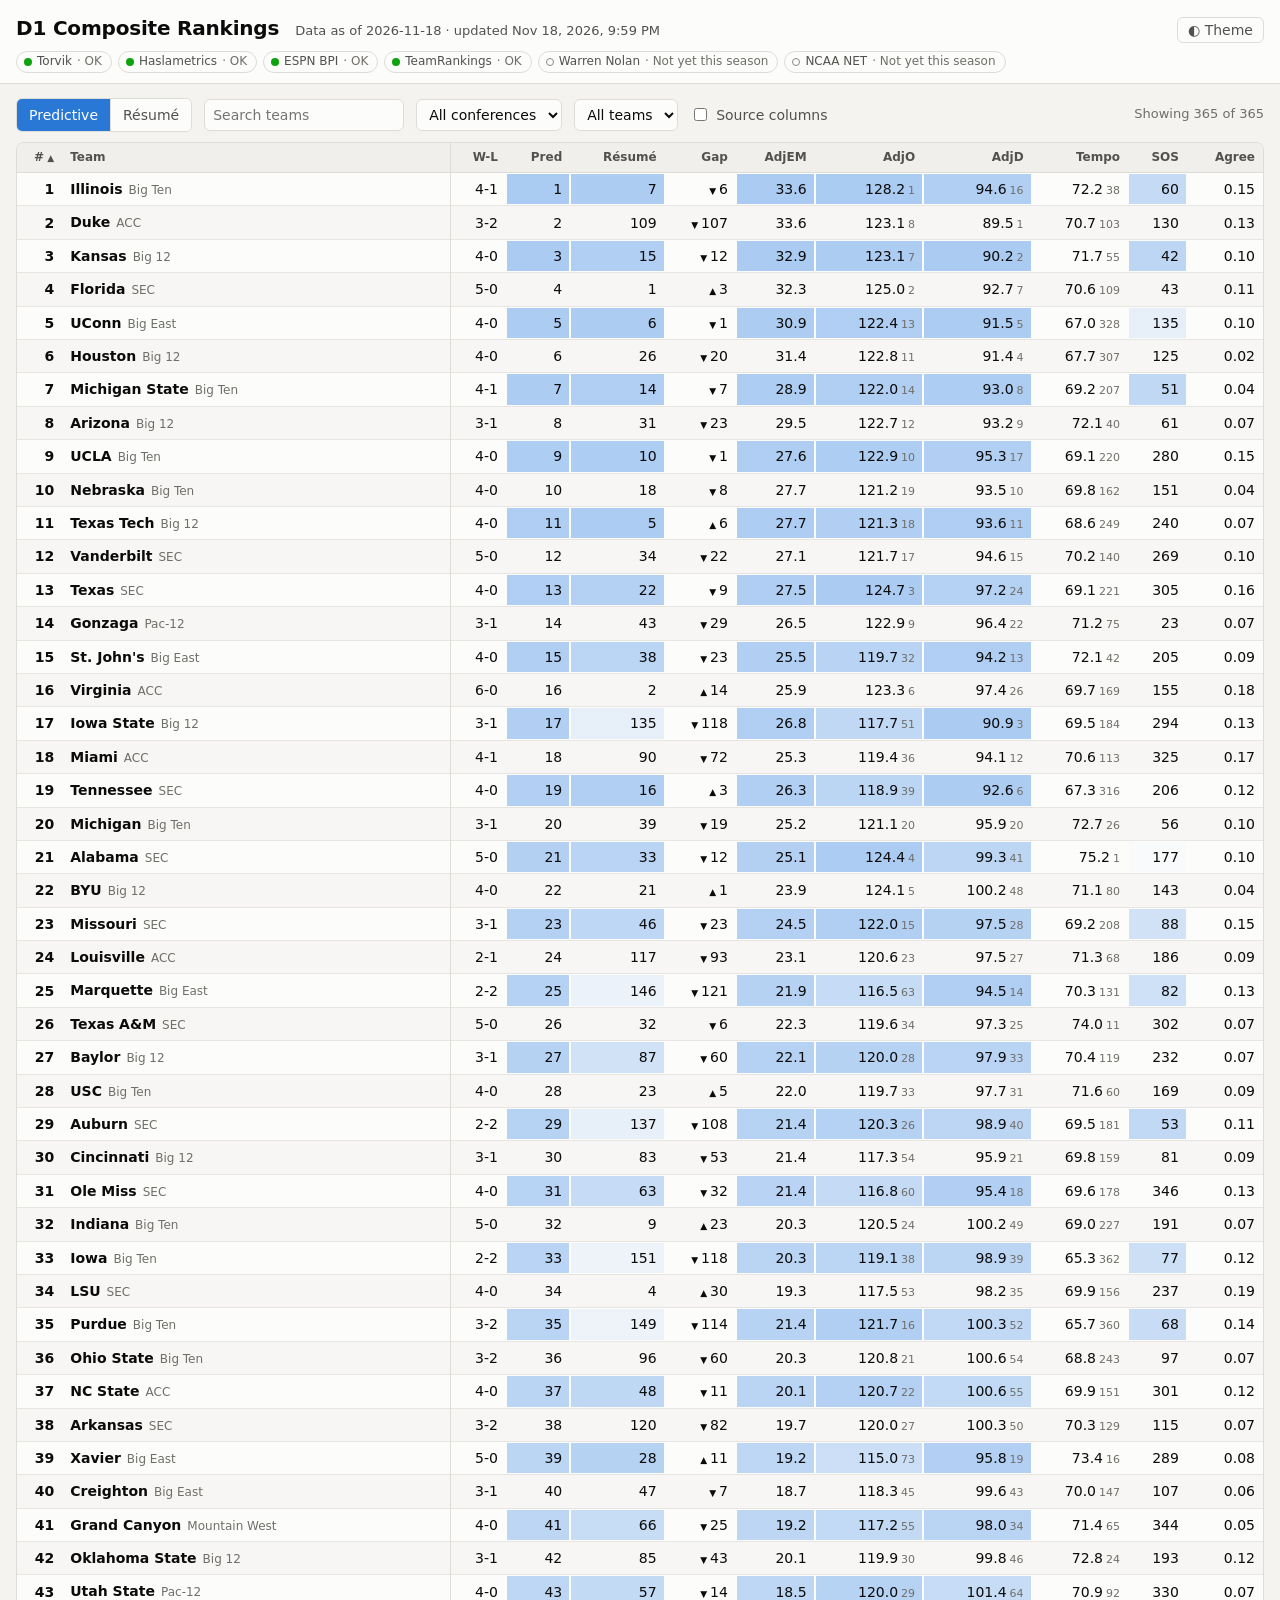
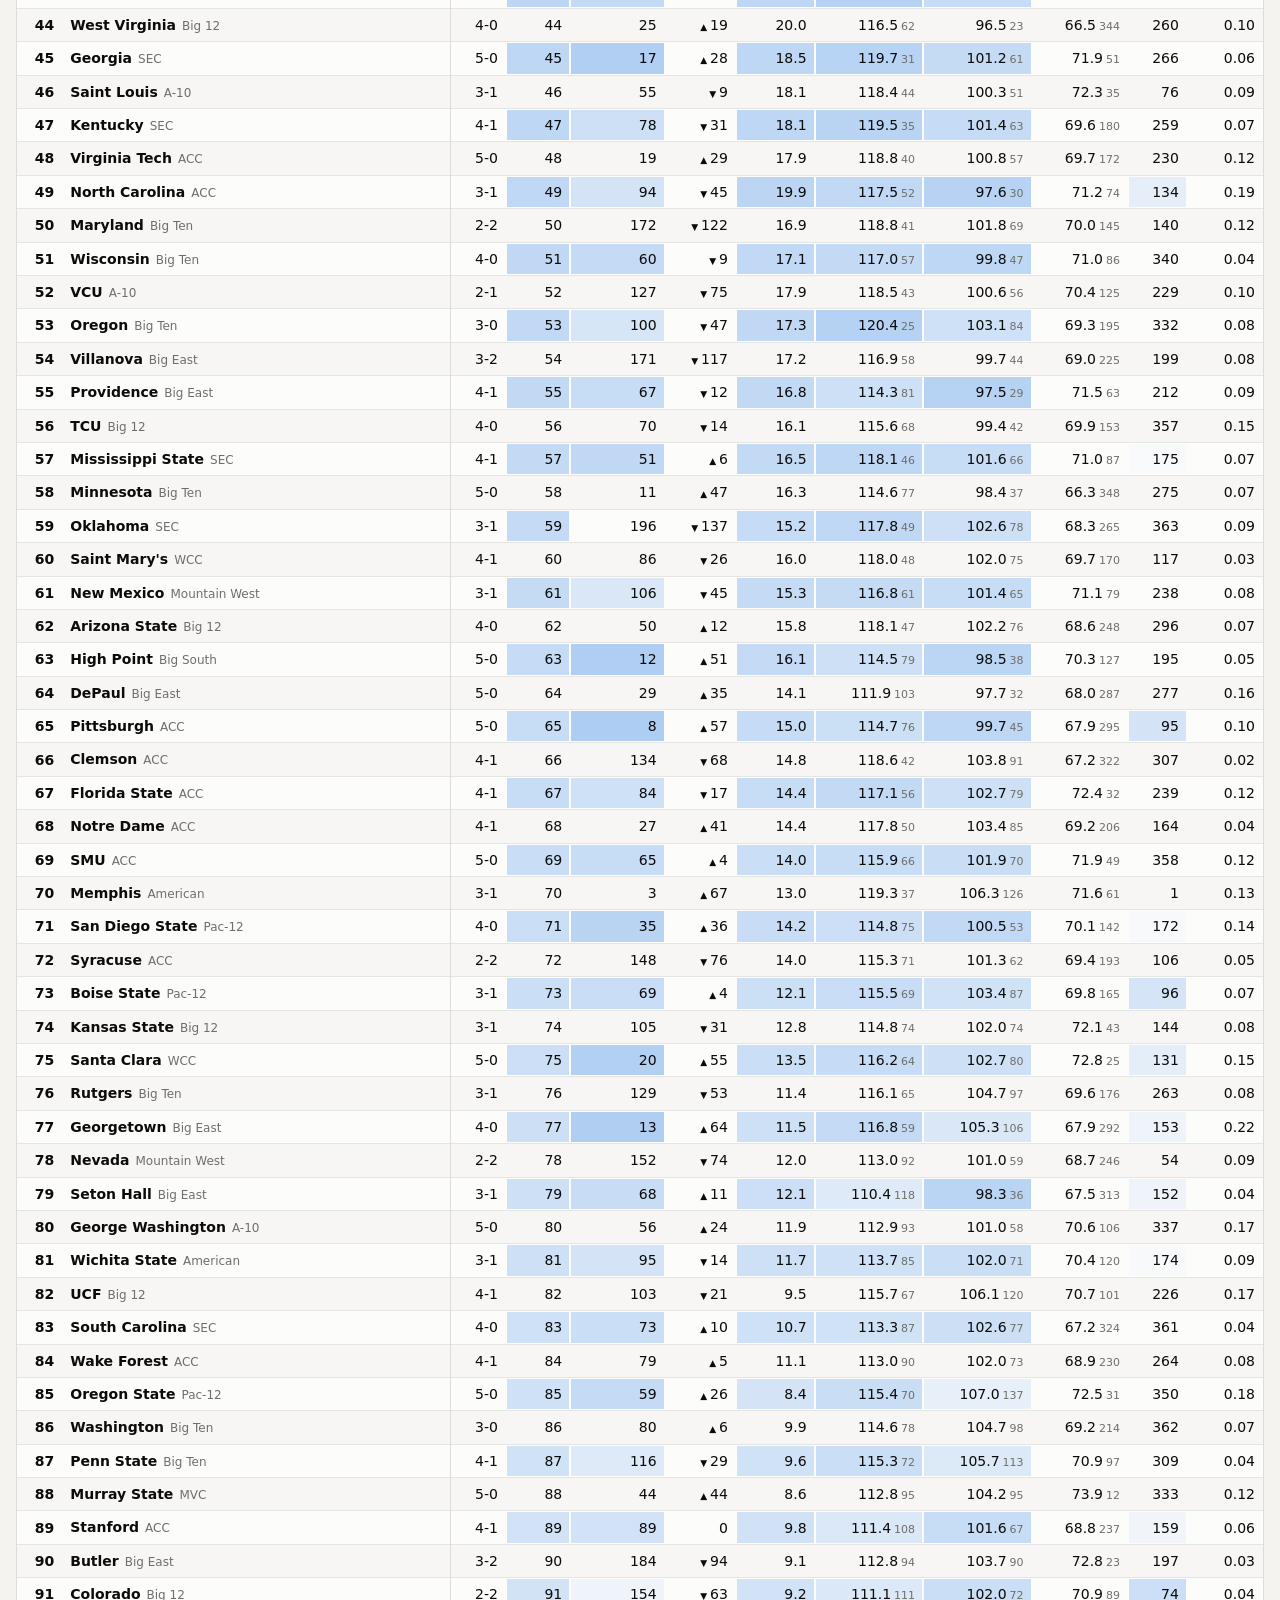
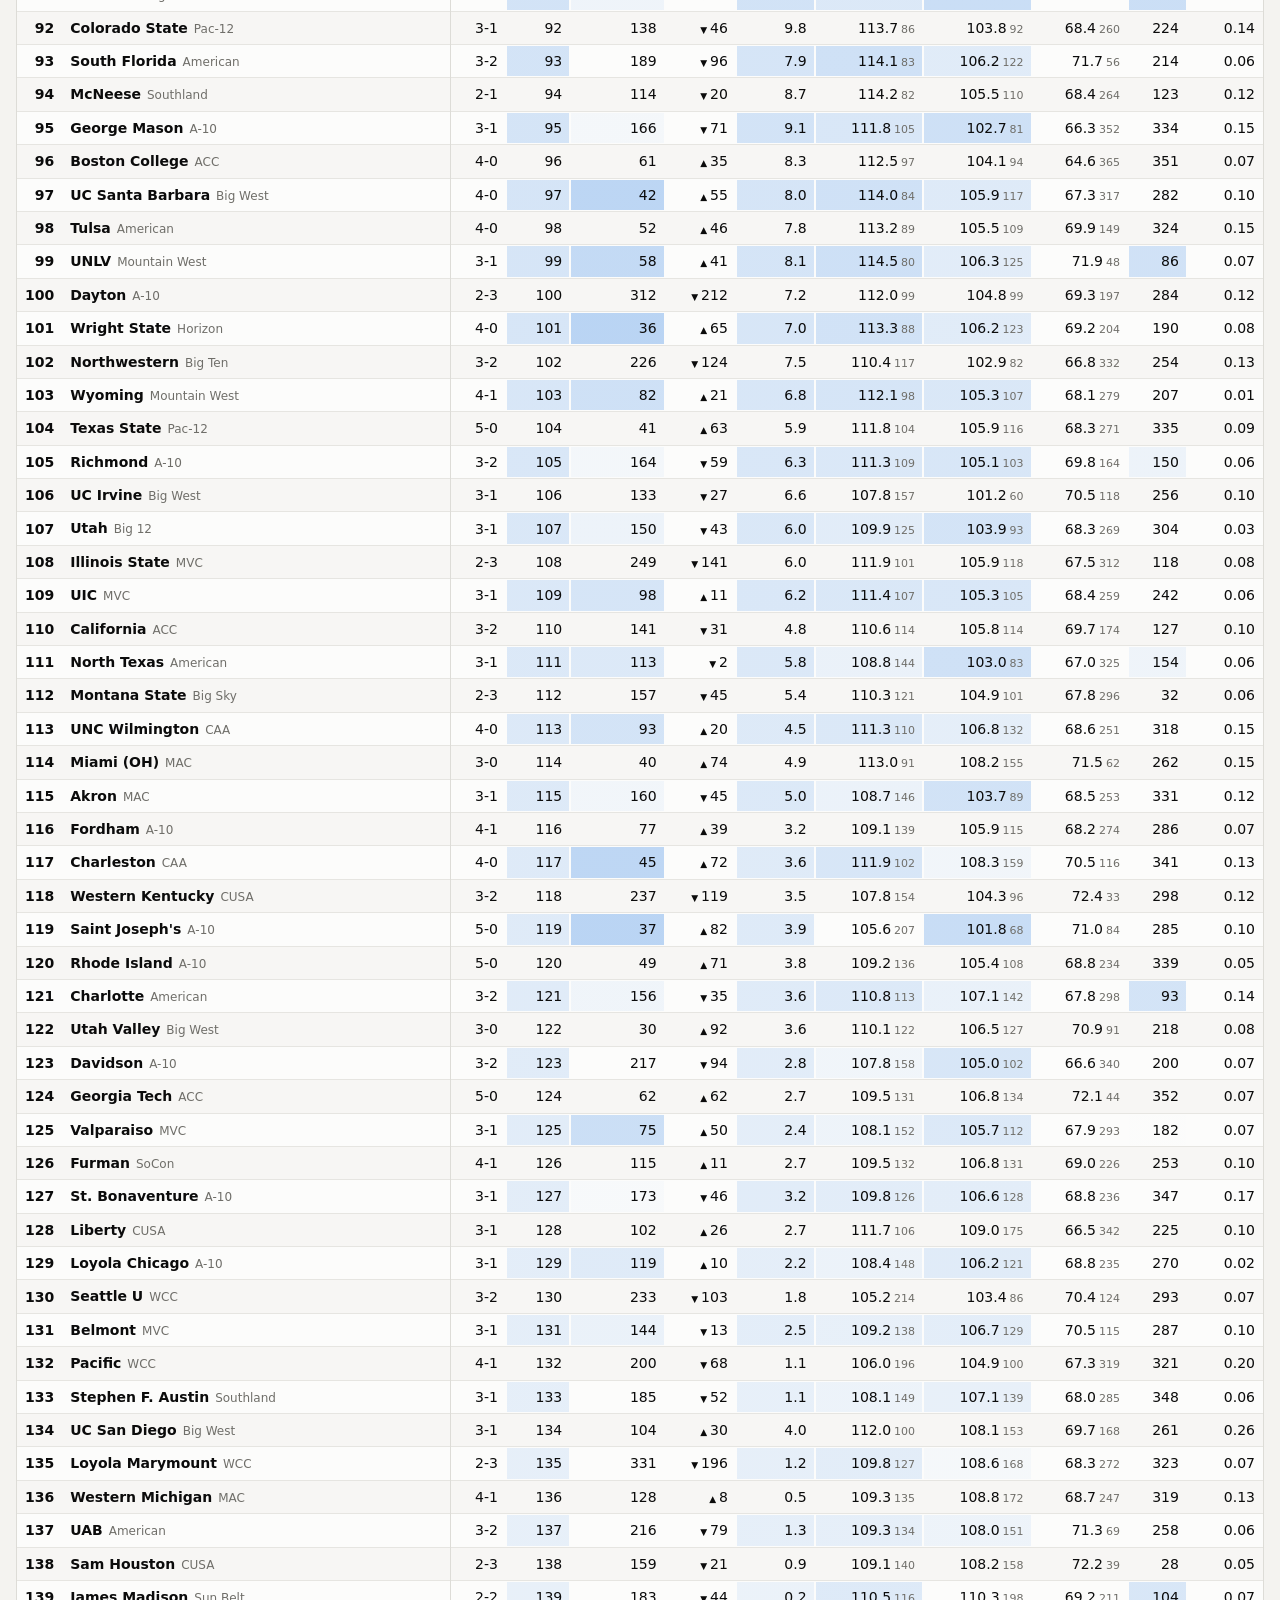
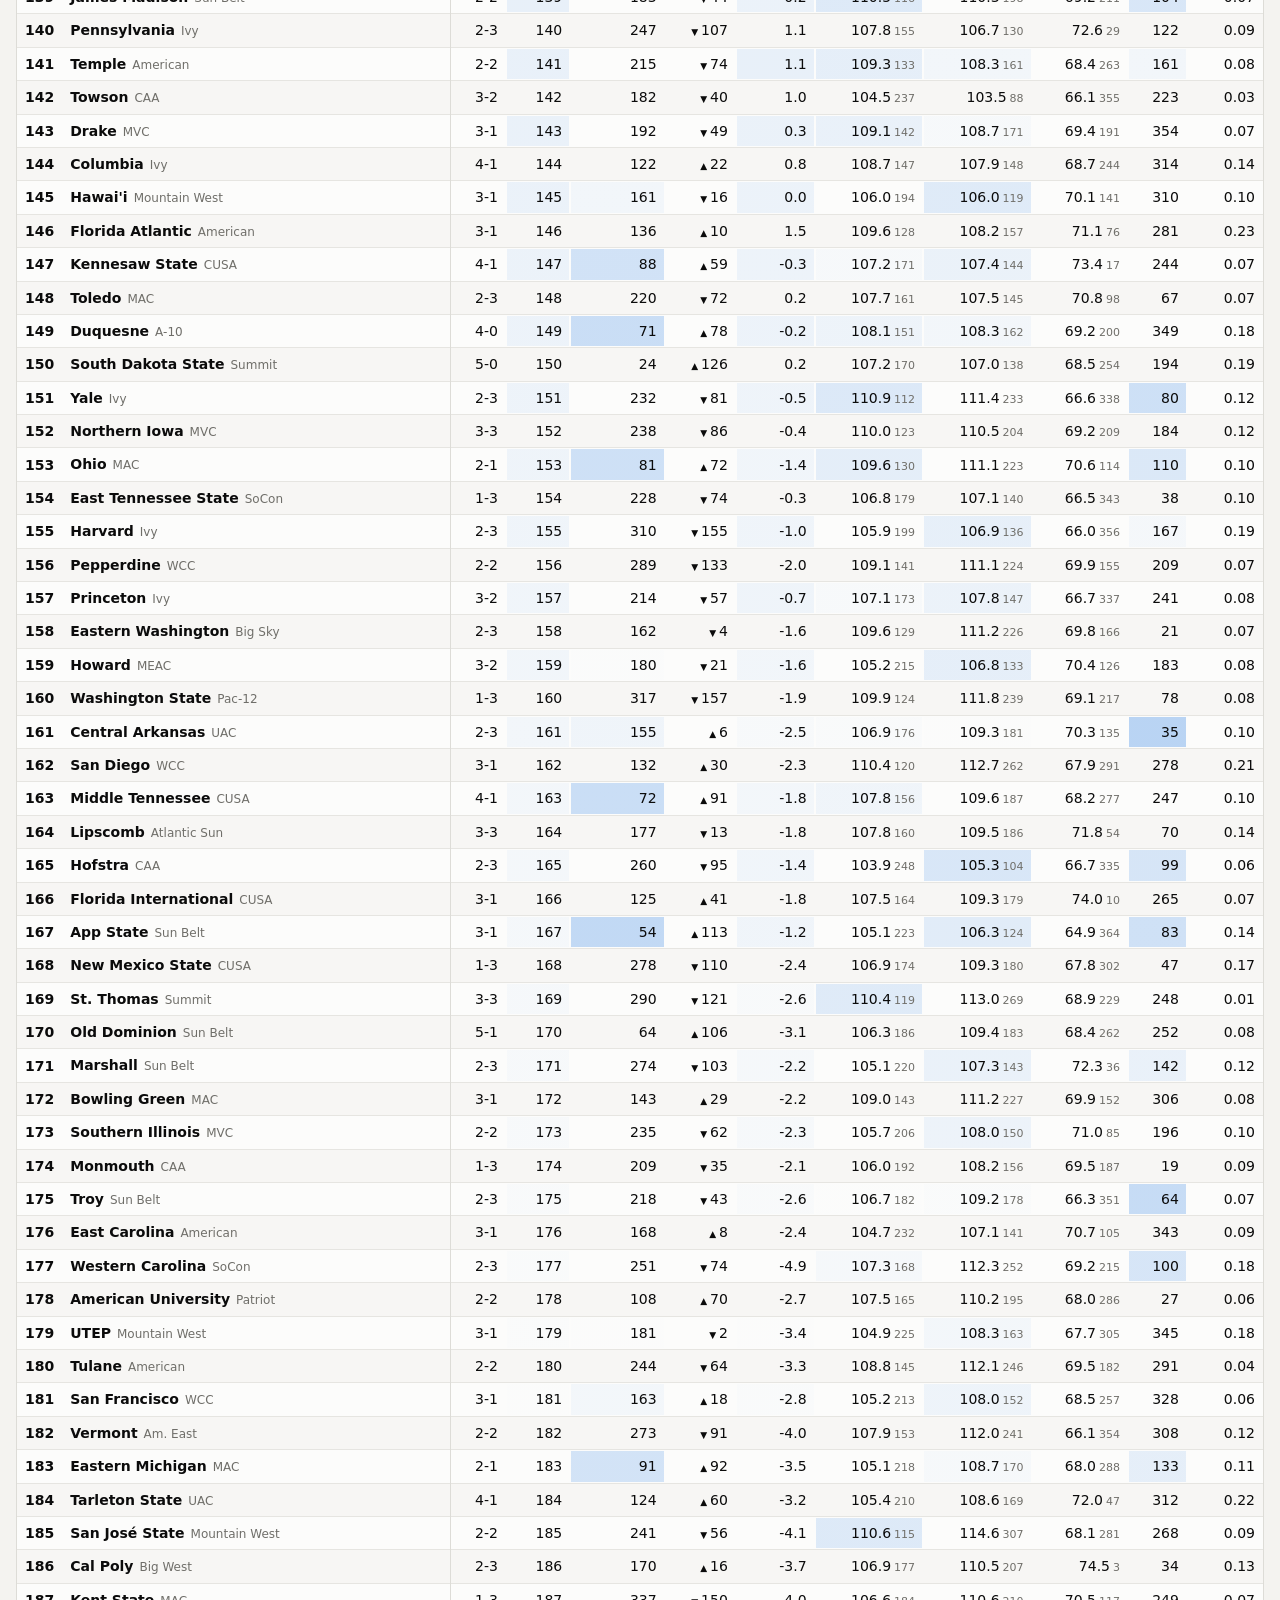
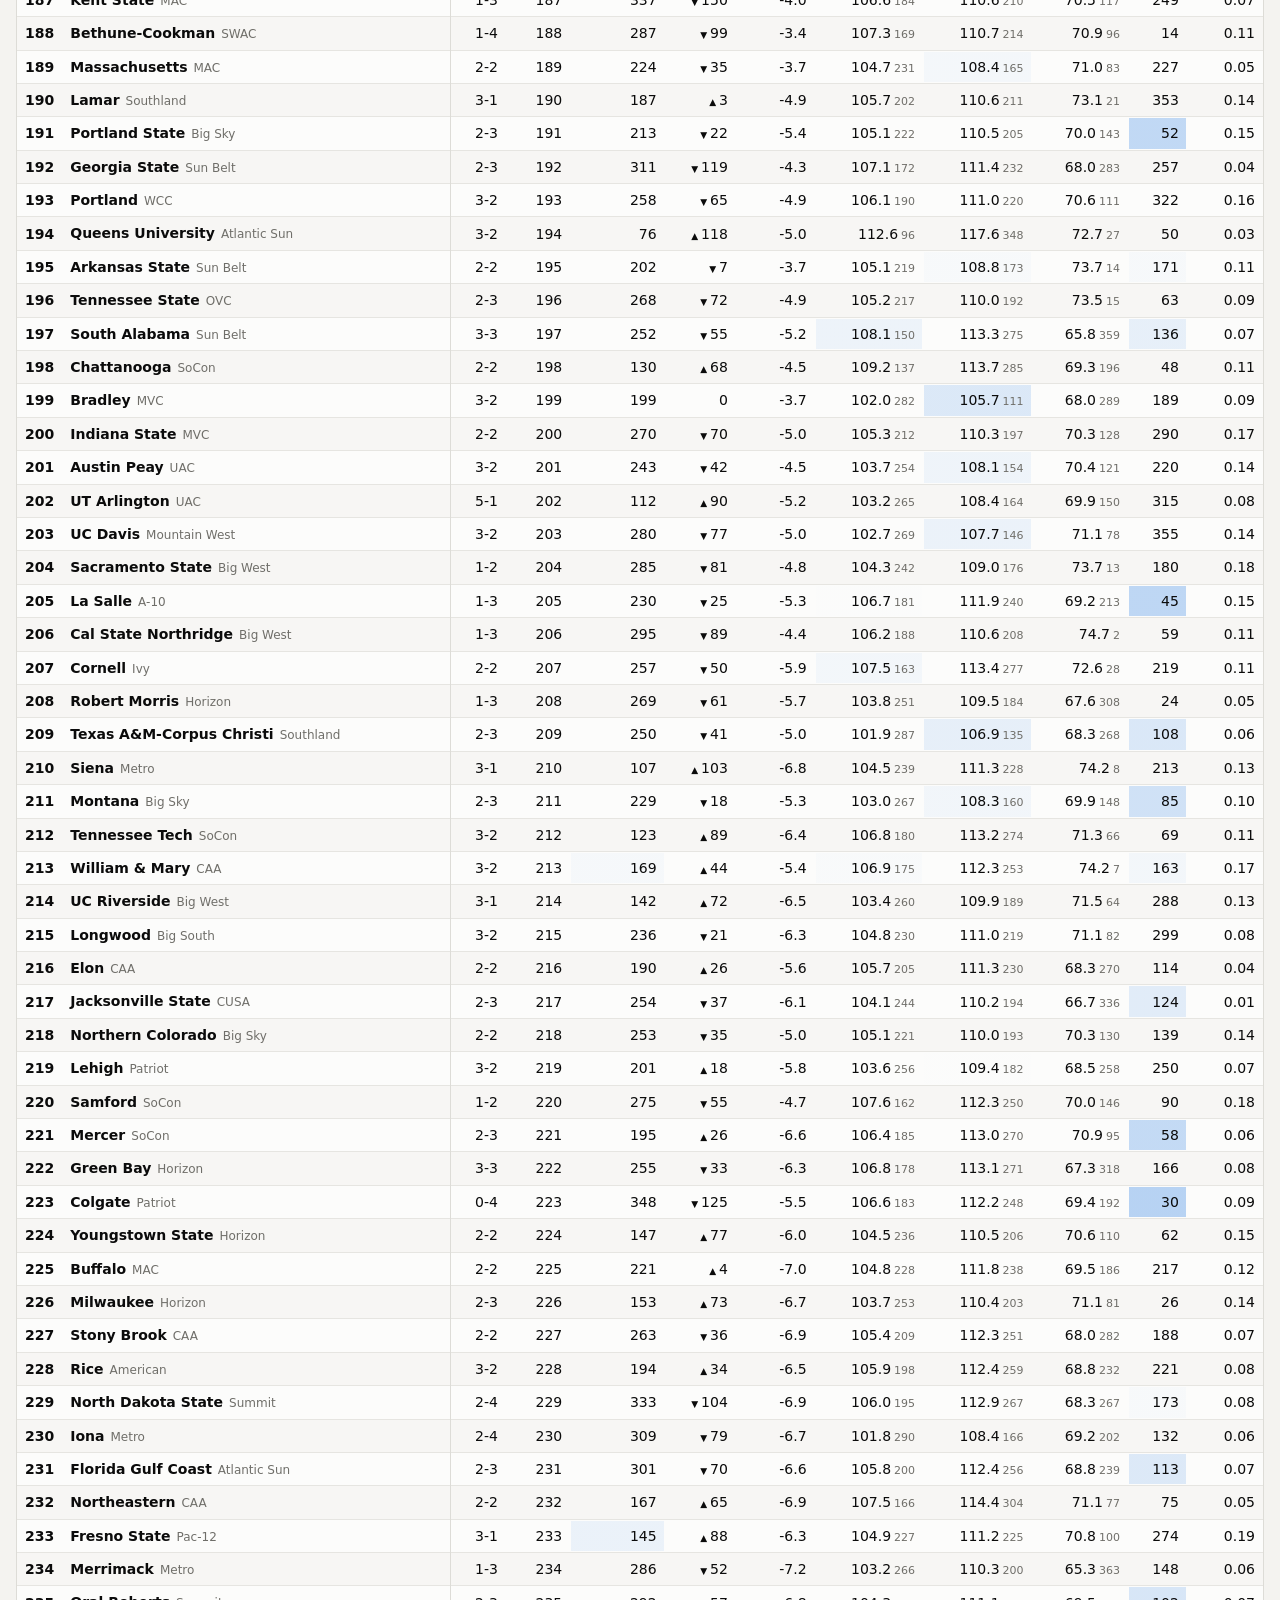
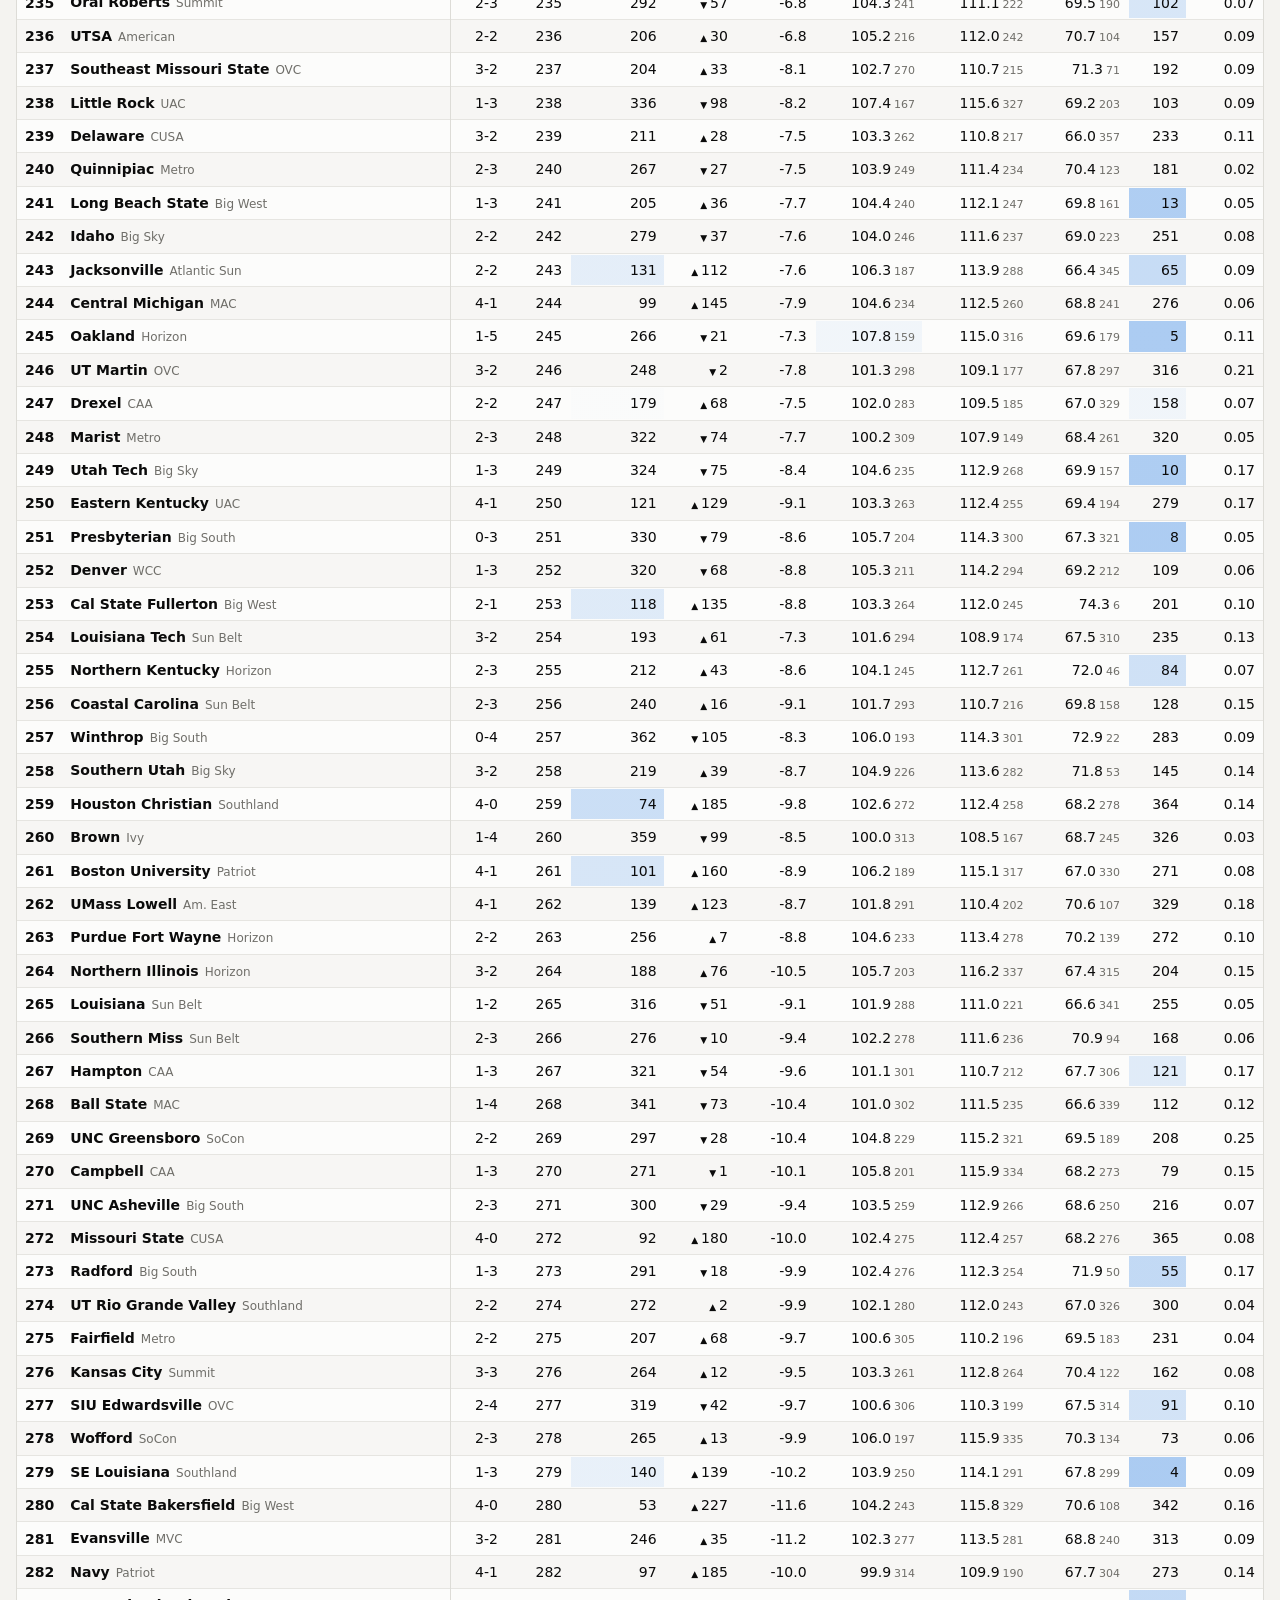
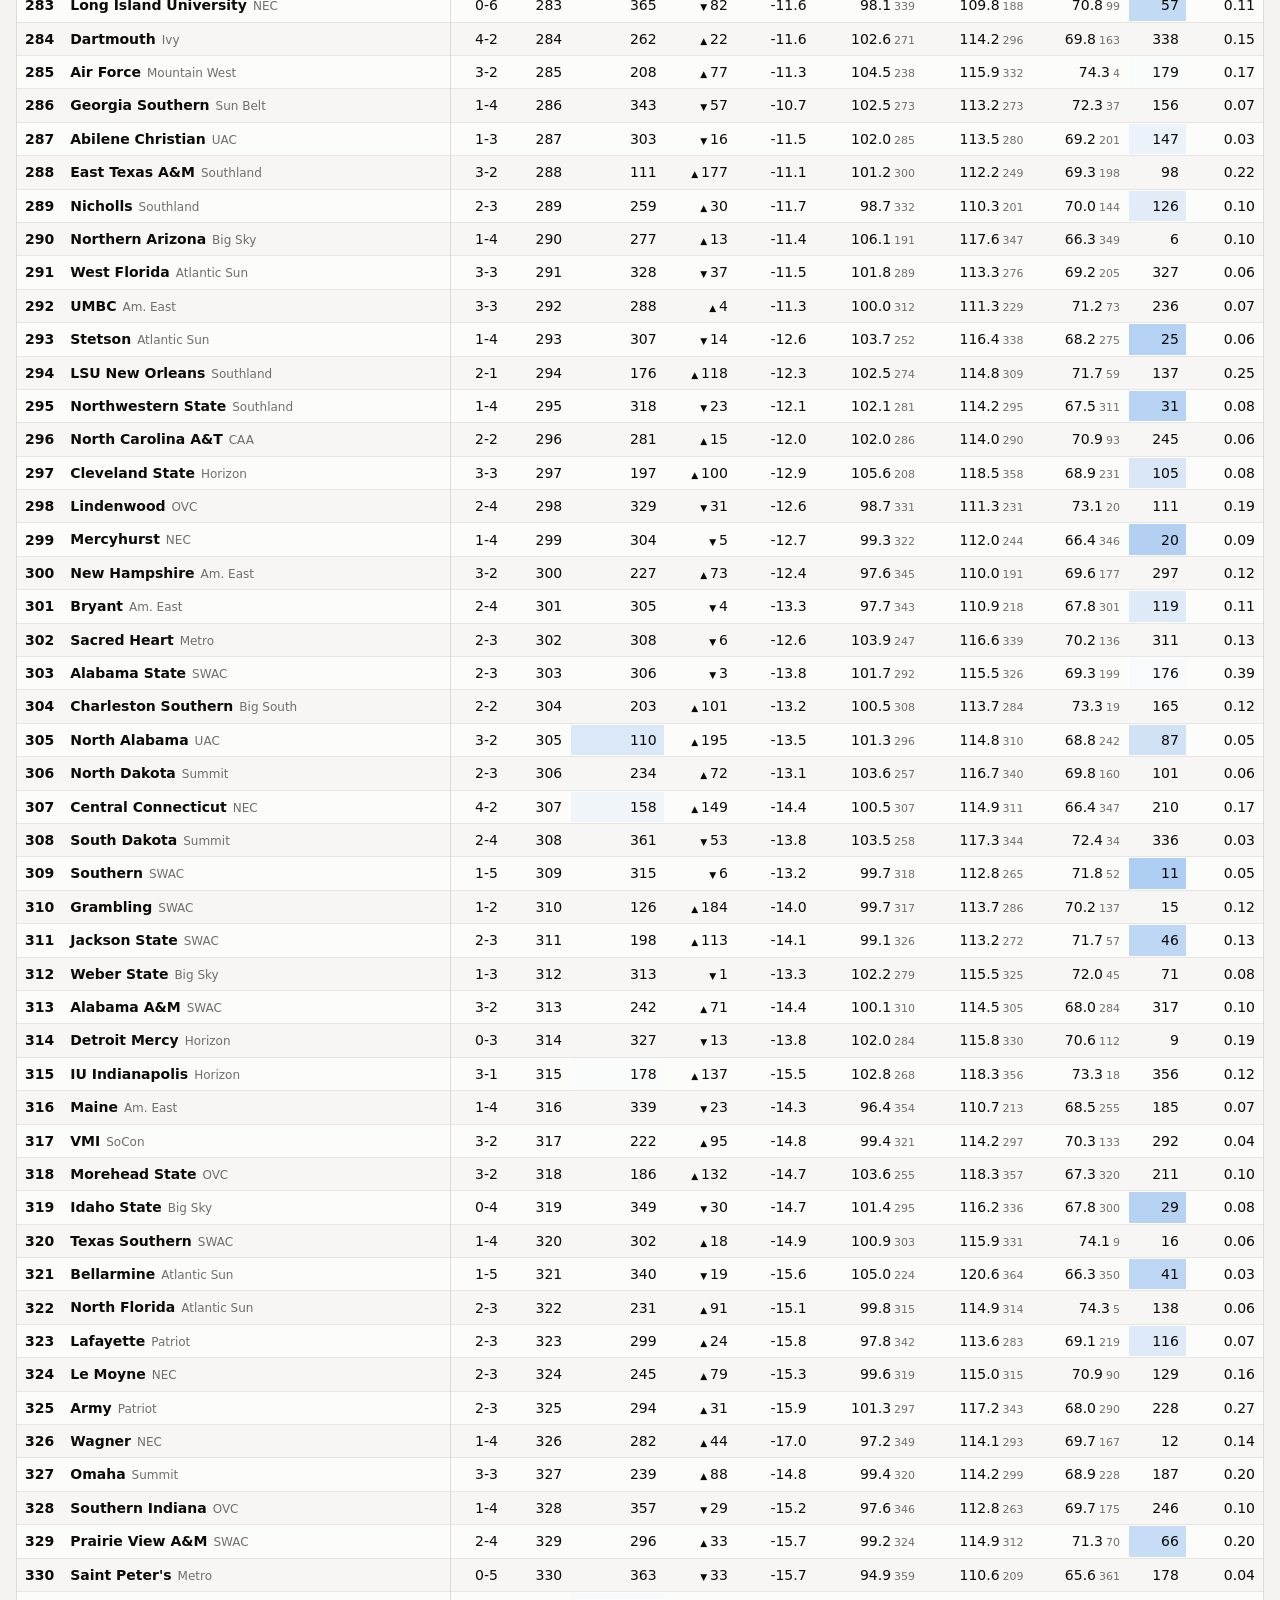
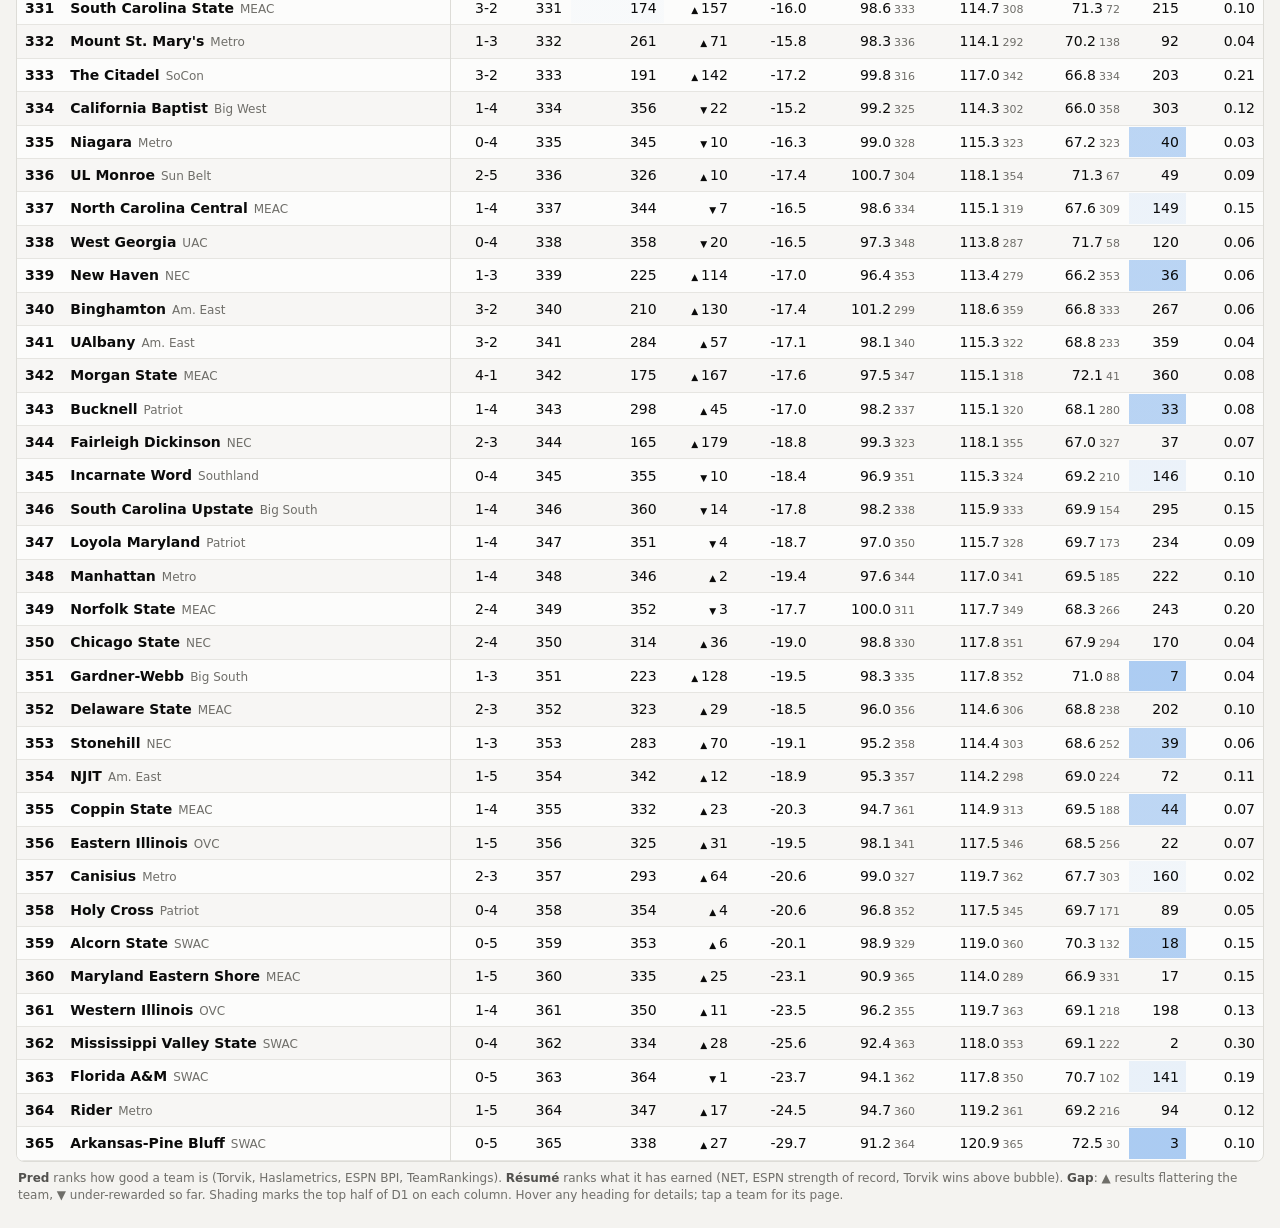
==== site/index.html @ 10ebc359 "Phase 3: static dashboard for GitHub Pages - rankings table: Predictive/Resume toggle, sort by any c" ====
<!doctype html>
<html lang="en">
<head>
  <meta charset="utf-8">
  <meta name="viewport" content="width=device-width, initial-scale=1">
  <title>D1 Composite Rankings</title>
  <meta name="description" content="Composite NCAA D1 men's basketball rankings built from free public rating systems.">
  <link rel="icon" href="data:image/svg+xml,<svg xmlns='http://www.w3.org/2000/svg' viewBox='0 0 32 32'><circle cx='16' cy='16' r='14' fill='%23eb6834'/><path d='M2 16h28M16 2v28M6 6c6 6 6 14 0 20M26 6c-6 6-6 14 0 20' stroke='%23111' stroke-width='2' fill='none'/></svg>">
  <link rel="stylesheet" href="styles.css">
  <script>
    try { const t = localStorage.getItem("theme"); if (t) document.documentElement.dataset.theme = t; } catch (e) {}
  </script>
</head>
<body>
  <header class="top">
    <div class="wrap">
      <div class="top-row">
        <h1><a href="#/">D1 Composite Rankings</a></h1>
        <span class="updated" id="updated">Loading…</span>
        <button class="theme-toggle" id="theme-toggle" type="button" aria-label="Toggle dark mode">◐ Theme</button>
      </div>
      <details class="sources-box" id="sources-box">
        <summary id="sources-summary">Sources</summary>
        <div class="badges" id="badges" aria-label="Source status"></div>
      </details>
    </div>
  </header>
  <main class="wrap" id="app"><p class="empty">Loading rankings…</p></main>
  <div class="tooltip" id="tooltip" role="tooltip"></div>
  <script src="app.js"></script>
</body>
</html>
---- site/styles.css ----
/* ---------- tokens ---------- */
:root {
  color-scheme: light;
  --surface-0: #f4f3f0;
  --surface-1: #fcfcfb;
  --surface-2: #f0efec;
  --border: #dddcd7;
  --text-primary: #0b0b0b;
  --text-secondary: #52514e;
  --text-muted: #6f6e69;
  --accent: #2a78d6;
  --series-1: #2a78d6;   /* predictive */
  --series-2: #eb6834;   /* résumé */
  --heat: #3987e5;       /* sequential blue, shaded by percentile */
  --heat-max: 42%;
  --good: #0ca30c;
  --warning: #fab219;
  --critical: #d03b3b;
  --neutral: #8a8984;
  --grid: #e6e5e1;
  --tooltip-bg: #0b0b0b;
  --tooltip-text: #fcfcfb;
}
@media (prefers-color-scheme: dark) {
  :root:not([data-theme="light"]) {
    color-scheme: dark;
    --surface-0: #121211;
    --surface-1: #1a1a19;
    --surface-2: #242422;
    --border: #383835;
    --text-primary: #f0efec;
    --text-secondary: #c3c2b7;
    --text-muted: #9a9991;
    --accent: #3987e5;
    --series-1: #3987e5;
    --series-2: #d95926;
    --heat: #2a78d6;
    --heat-max: 55%;
    --grid: #2c2c2a;
    --tooltip-bg: #f0efec;
    --tooltip-text: #1a1a19;
  }
}
:root[data-theme="dark"] {
  color-scheme: dark;
  --surface-0: #121211;
  --surface-1: #1a1a19;
  --surface-2: #242422;
  --border: #383835;
  --text-primary: #f0efec;
  --text-secondary: #c3c2b7;
  --text-muted: #9a9991;
  --accent: #3987e5;
  --series-1: #3987e5;
  --series-2: #d95926;
  --heat: #2a78d6;
  --heat-max: 55%;
  --grid: #2c2c2a;
  --tooltip-bg: #f0efec;
  --tooltip-text: #1a1a19;
}

/* ---------- base ---------- */
* { box-sizing: border-box; }
html { -webkit-text-size-adjust: 100%; }
body {
  margin: 0;
  background: var(--surface-0);
  color: var(--text-primary);
  font: 14px/1.45 system-ui, -apple-system, "Segoe UI", Roboto, sans-serif;
  font-variant-numeric: tabular-nums;
}
a { color: var(--accent); text-decoration: none; }
a:hover { text-decoration: underline; }
button, select, input { font: inherit; color: inherit; }
.wrap { max-width: 1280px; margin: 0 auto; padding: 0 16px; }

/* ---------- header ---------- */
header.top {
  background: var(--surface-1);
  border-bottom: 1px solid var(--border);
  padding: 14px 0 10px;
}
.top-row { display: flex; flex-wrap: wrap; align-items: baseline; gap: 6px 16px; }
.top h1 { font-size: 20px; margin: 0; letter-spacing: -0.01em; }
.top h1 a { color: inherit; }
.updated { color: var(--text-secondary); font-size: 13px; order: 3; flex-basis: 100%; }
@media (min-width: 720px) { .updated { order: 0; flex-basis: auto; } }
.theme-toggle {
  margin-left: auto; background: none; border: 1px solid var(--border);
  border-radius: 6px; padding: 2px 10px; cursor: pointer; color: var(--text-secondary);
}
.sources-box { margin-top: 8px; }
.sources-box summary {
  cursor: pointer; color: var(--text-secondary); font-size: 13px; list-style-position: inside;
}
.sources-box[open] summary { margin-bottom: 6px; }
@media (min-width: 720px) { .sources-box summary { display: none; } }
.badges { display: flex; flex-wrap: wrap; gap: 6px; }
.badge {
  display: inline-flex; align-items: center; gap: 5px;
  border: 1px solid var(--border); border-radius: 999px;
  padding: 1px 9px 1px 7px; font-size: 12px; color: var(--text-secondary);
  background: var(--surface-1);
}
.badge .dot { width: 8px; height: 8px; border-radius: 50%; flex: none; }
.badge[data-status="ok"] .dot { background: var(--good); }
.badge[data-status="stale"] .dot { background: var(--warning); }
.badge[data-status="failed"] .dot { background: var(--critical); }
.badge[data-status="not_current"] .dot { background: transparent; border: 1.5px solid var(--neutral); }

/* ---------- controls ---------- */
.controls {
  display: flex; flex-wrap: wrap; gap: 8px 12px; align-items: center;
  margin: 14px 0 10px;
}
.controls input[type="search"], .controls select {
  background: var(--surface-1); border: 1px solid var(--border); border-radius: 6px;
  padding: 5px 8px; min-height: 32px;
}
.controls input[type="search"] { width: 200px; max-width: 100%; }
.seg { display: inline-flex; border: 1px solid var(--border); border-radius: 6px; overflow: hidden; }
.seg button {
  background: var(--surface-1); border: 0; padding: 5px 12px; cursor: pointer;
  color: var(--text-secondary); min-height: 32px;
}
.seg button + button { border-left: 1px solid var(--border); }
.seg button[aria-pressed="true"] { background: var(--accent); color: #fff; }
.check { display: inline-flex; align-items: center; gap: 6px; color: var(--text-secondary); cursor: pointer; }
.count { color: var(--text-muted); font-size: 13px; margin-left: auto; }

/* ---------- rankings table ---------- */
.table-wrap {
  background: var(--surface-1); border: 1px solid var(--border); border-radius: 8px;
  overflow-x: auto; max-width: 100%;
}
table.rank { border-collapse: separate; border-spacing: 0; width: 100%; min-width: 760px; }
.rank th, .rank td { padding: 6px 8px; text-align: right; white-space: nowrap; }
.rank thead th {
  position: sticky; top: 0; z-index: 2;
  background: var(--surface-2); color: var(--text-secondary);
  font-weight: 600; font-size: 12px; border-bottom: 1px solid var(--border);
  cursor: pointer; user-select: none;
}
.rank thead th[aria-sort="ascending"]::after { content: " ▲"; font-size: 9px; }
.rank thead th[aria-sort="descending"]::after { content: " ▼"; font-size: 9px; }
.rank thead th.group { cursor: default; text-align: center; font-size: 11px; color: var(--text-muted); }
.rank tbody tr:nth-child(even) td { background: color-mix(in oklab, var(--surface-2) 45%, var(--surface-1)); }
.rank tbody tr:hover td { background: var(--surface-2); }
.rank td { border-bottom: 1px solid var(--grid); }
.rank .l { text-align: left; }
.rank .sticky { position: sticky; left: 0; z-index: 1; background: var(--surface-1); }
.rank thead .sticky { z-index: 3; background: var(--surface-2); }
.rank .sticky2 { position: sticky; left: 44px; z-index: 1; background: var(--surface-1); box-shadow: 1px 0 0 var(--border); }
.rank thead .sticky2 { z-index: 3; background: var(--surface-2); }
.rank tbody tr:nth-child(even) td.sticky, .rank tbody tr:nth-child(even) td.sticky2 {
  background: color-mix(in oklab, var(--surface-2) 45%, var(--surface-1));
}
.rank td.rk { width: 44px; min-width: 44px; font-weight: 600; }
.team-cell a { color: var(--text-primary); font-weight: 600; }
.team-cell .conf { color: var(--text-muted); font-size: 12px; margin-left: 6px; font-weight: 400; }
/* inset fill leaves a 2px surface gap between neighbouring shaded cells */
.rank td.heat {
  background-image: linear-gradient(var(--h), var(--h));
  background-size: calc(100% - 2px) calc(100% - 2px);
  background-position: center; background-repeat: no-repeat;
}
.sub { color: var(--text-muted); font-size: 11px; margin-left: 3px; }
.gap-up::before { content: "▲ "; font-size: 9px; }
.gap-down::before { content: "▼ "; font-size: 9px; }
.src-col { display: none; }
.show-sources .src-col { display: table-cell; }
.muted { color: var(--text-muted); }
.legend-note { color: var(--text-muted); font-size: 12px; margin: 8px 2px 24px; }
.legend-note b { color: var(--text-secondary); font-weight: 600; }

/* ---------- team page ---------- */
.back { display: inline-block; margin: 14px 0 6px; }
.team-head { display: flex; flex-wrap: wrap; align-items: baseline; gap: 4px 14px; margin-bottom: 12px; }
.team-head h2 { margin: 0; font-size: 26px; letter-spacing: -0.01em; }
.team-head .meta { color: var(--text-secondary); }
.tiles { display: grid; grid-template-columns: repeat(auto-fill, minmax(140px, 1fr)); gap: 10px; margin-bottom: 14px; }
.tile { background: var(--surface-1); border: 1px solid var(--border); border-radius: 8px; padding: 10px 12px; }
.tile .label { color: var(--text-secondary); font-size: 12px; }
.tile .value { font-size: 24px; font-weight: 650; line-height: 1.2; }
.tile .note { color: var(--text-muted); font-size: 12px; }
.grid2 { display: grid; grid-template-columns: repeat(auto-fit, minmax(340px, 1fr)); gap: 14px; margin-bottom: 14px; }
.card { background: var(--surface-1); border: 1px solid var(--border); border-radius: 8px; padding: 12px 14px; min-width: 0; }
.card h3 { margin: 0 0 2px; font-size: 15px; }
.card .desc { color: var(--text-muted); font-size: 12px; margin: 0 0 10px; }
table.plain { border-collapse: collapse; width: 100%; }
.plain th, .plain td { padding: 5px 6px; text-align: right; border-bottom: 1px solid var(--grid); white-space: nowrap; }
.plain th { color: var(--text-secondary); font-size: 12px; font-weight: 600; }
.plain .l { text-align: left; }
.plain-wrap { overflow-x: auto; }
svg text { fill: var(--text-secondary); font-size: 11px; font-family: inherit; }
svg .axis { stroke: var(--border); }
svg .gridline { stroke: var(--grid); }
.chart { width: 100%; height: auto; display: block; overflow: visible; }
.chart-legend { display: flex; gap: 14px; font-size: 12px; color: var(--text-secondary); margin-bottom: 4px; }
.chart-legend .key { display: inline-block; width: 14px; height: 2px; vertical-align: middle; margin-right: 5px; border-radius: 2px; }
.empty { color: var(--text-muted); padding: 18px 0; text-align: center; }

/* ---------- tooltip ---------- */
.tooltip {
  position: fixed; pointer-events: none; z-index: 50;
  background: var(--tooltip-bg); color: var(--tooltip-text);
  padding: 6px 9px; border-radius: 6px; font-size: 12px; line-height: 1.4;
  box-shadow: 0 4px 14px rgb(0 0 0 / 0.18); max-width: 260px; display: none;
}

@media (max-width: 600px) {
  .count { margin-left: 0; width: 100%; }
  .rank th, .rank td { padding: 6px 6px; }
  .rank td.rk { width: 36px; min-width: 36px; }
  .rank .sticky2 { left: 36px; }
  .team-cell { max-width: 128px; overflow: hidden; text-overflow: ellipsis; }
  .team-cell .conf { display: none; }
  .tile { padding: 8px 10px; }
  .team-head h2 { font-size: 22px; }
  .tile .value { font-size: 20px; }
}
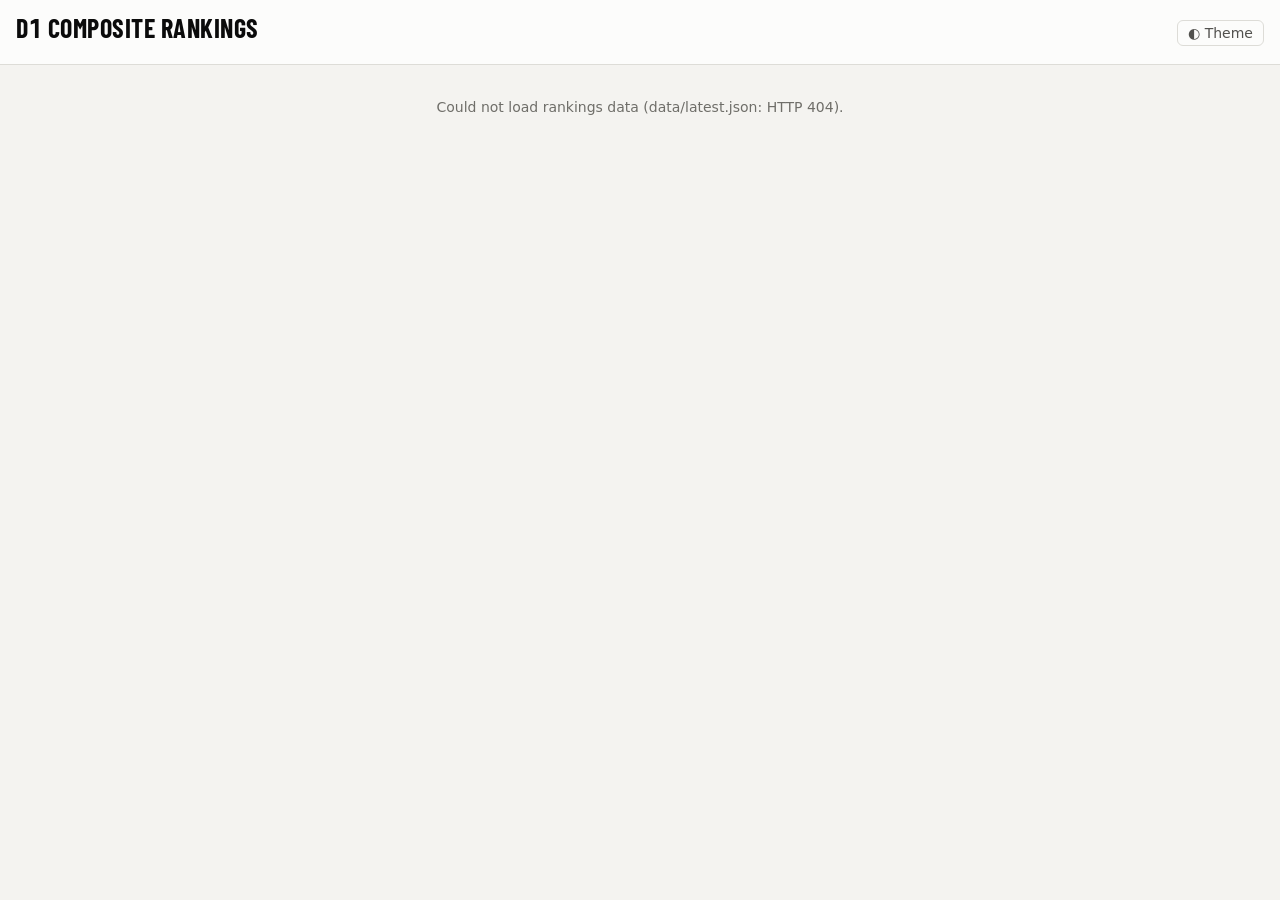
==== commit f74e9080: "Phase A visuals: logos, team colors, display font, top-25/50 landmarks - ESPN team logos in the rank" ====
--- a/site/index.html
+++ b/site/index.html
@@ -6,6 +6,9 @@
   <title>D1 Composite Rankings</title>
   <meta name="description" content="Composite NCAA D1 men's basketball rankings built from free public rating systems.">
   <link rel="icon" href="data:image/svg+xml,<svg xmlns='http://www.w3.org/2000/svg' viewBox='0 0 32 32'><circle cx='16' cy='16' r='14' fill='%23eb6834'/><path d='M2 16h28M16 2v28M6 6c6 6 6 14 0 20M26 6c-6 6-6 14 0 20' stroke='%23111' stroke-width='2' fill='none'/></svg>">
+  <link rel="preconnect" href="https://fonts.googleapis.com">
+  <link rel="preconnect" href="https://fonts.gstatic.com" crossorigin>
+  <link rel="stylesheet" href="https://fonts.googleapis.com/css2?family=Barlow+Condensed:wght@600;700&display=swap">
   <link rel="stylesheet" href="styles.css">
   <script>
     try { const t = localStorage.getItem("theme"); if (t) document.documentElement.dataset.theme = t; } catch (e) {}
--- a/site/styles.css
+++ b/site/styles.css
@@ -10,7 +10,7 @@
   --text-muted: #6f6e69;
   --accent: #2a78d6;
   --series-1: #2a78d6;   /* predictive */
-  --series-2: #eb6834;   /* résumé */
+  --series-2: #eb6834;   /* resume */
   --heat: #3987e5;       /* sequential blue, shaded by percentile */
   --heat-max: 42%;
   --good: #0ca30c;
@@ -20,6 +20,7 @@
   --grid: #e6e5e1;
   --tooltip-bg: #0b0b0b;
   --tooltip-text: #fcfcfb;
+  --font-display: "Barlow Condensed", "Arial Narrow", system-ui, sans-serif;
 }
 @media (prefers-color-scheme: dark) {
   :root:not([data-theme="light"]) {
@@ -82,7 +83,10 @@
   padding: 14px 0 10px;
 }
 .top-row { display: flex; flex-wrap: wrap; align-items: baseline; gap: 6px 16px; }
-.top h1 { font-size: 20px; margin: 0; letter-spacing: -0.01em; }
+.top h1 {
+  font-family: var(--font-display); font-weight: 700; font-size: 26px; line-height: 1.1;
+  margin: 0; letter-spacing: 0.02em; text-transform: uppercase;
+}
 .top h1 a { color: inherit; }
 .updated { color: var(--text-secondary); font-size: 13px; order: 3; flex-basis: 100%; }
 @media (min-width: 720px) { .updated { order: 0; flex-basis: auto; } }
@@ -107,7 +111,8 @@
 .badge[data-status="ok"] .dot { background: var(--good); }
 .badge[data-status="stale"] .dot { background: var(--warning); }
 .badge[data-status="failed"] .dot { background: var(--critical); }
-.badge[data-status="not_current"] .dot { background: transparent; border: 1.5px solid var(--neutral); }
+.badge[data-status="not_current"] .dot,
+.badge[data-status="not_configured"] .dot { background: transparent; border: 1.5px solid var(--neutral); }
 
 /* ---------- controls ---------- */
 .controls {
@@ -145,7 +150,7 @@
 .rank thead th[aria-sort="ascending"]::after { content: " ▲"; font-size: 9px; }
 .rank thead th[aria-sort="descending"]::after { content: " ▼"; font-size: 9px; }
 .rank thead th.group { cursor: default; text-align: center; font-size: 11px; color: var(--text-muted); }
-.rank tbody tr:nth-child(even) td { background: color-mix(in oklab, var(--surface-2) 45%, var(--surface-1)); }
+.rank tbody tr.team-row:nth-child(even of .team-row) td { background: color-mix(in oklab, var(--surface-2) 45%, var(--surface-1)); }
 .rank tbody tr:hover td { background: var(--surface-2); }
 .rank td { border-bottom: 1px solid var(--grid); }
 .rank .l { text-align: left; }
@@ -153,14 +158,22 @@
 .rank thead .sticky { z-index: 3; background: var(--surface-2); }
 .rank .sticky2 { position: sticky; left: 44px; z-index: 1; background: var(--surface-1); box-shadow: 1px 0 0 var(--border); }
 .rank thead .sticky2 { z-index: 3; background: var(--surface-2); }
-.rank tbody tr:nth-child(even) td.sticky, .rank tbody tr:nth-child(even) td.sticky2 {
+.rank tbody tr.team-row:nth-child(even of .team-row) td.sticky, .rank tbody tr.team-row:nth-child(even of .team-row) td.sticky2 {
   background: color-mix(in oklab, var(--surface-2) 45%, var(--surface-1));
 }
-.rank td.rk { width: 44px; min-width: 44px; font-weight: 600; }
+.rank td.rk { width: 44px; min-width: 44px; font-family: var(--font-display); font-weight: 700; font-size: 17px; }
+.rank tr.top25 td.rk { color: var(--accent); }
+.team-link { display: inline-flex; align-items: center; gap: 8px; vertical-align: middle; }
+.logo { flex: none; object-fit: contain; }
+.rank tr.landmark td {
+  padding: 3px 8px; background: transparent; border-bottom: 2px solid var(--accent);
+  font-size: 11px; font-weight: 600; letter-spacing: 0.06em; text-transform: uppercase; color: var(--accent);
+}
+.rank tr.landmark td span { position: sticky; left: 8px; }
 .team-cell a { color: var(--text-primary); font-weight: 600; }
 .team-cell .conf { color: var(--text-muted); font-size: 12px; margin-left: 6px; font-weight: 400; }
 /* inset fill leaves a 2px surface gap between neighbouring shaded cells */
-.rank td.heat {
+.rank td.heat, .plain td.heat {
   background-image: linear-gradient(var(--h), var(--h));
   background-size: calc(100% - 2px) calc(100% - 2px);
   background-position: center; background-repeat: no-repeat;
@@ -174,7 +187,29 @@
 .legend-note { color: var(--text-muted); font-size: 12px; margin: 8px 2px 24px; }
 .legend-note b { color: var(--text-secondary); font-weight: 600; }
 
+/* ---------- help links ---------- */
+.help-link { font-size: 13px; white-space: nowrap; }
+.help-row { margin: -2px 0 10px; }
+
 /* ---------- team page ---------- */
+.team-band {
+  display: flex; align-items: center; gap: 16px; padding: 16px 18px; margin: 4px 0 14px;
+  border-radius: 10px; background: var(--band-bg); color: var(--band-fg);
+  border-bottom: 5px solid var(--band-accent, transparent);
+}
+.team-band.plain-band { background: var(--surface-1); color: var(--text-primary); border: 1px solid var(--border); }
+.band-logo {
+  flex: none; width: 84px; height: 84px; border-radius: 50%; background: #fff;
+  display: grid; place-items: center; box-shadow: 0 1px 4px rgb(0 0 0 / 0.18);
+}
+.band-text { min-width: 0; }
+.team-band h2 {
+  margin: 0; font-family: var(--font-display); font-size: 38px; font-weight: 700;
+  line-height: 1.05; letter-spacing: 0.01em; color: inherit;
+}
+.team-band .ap-rank { font-size: 0.62em; opacity: 0.85; vertical-align: 0.18em; }
+.team-band .meta { opacity: 0.9; margin-top: 2px; }
+.nav-row { display: flex; flex-wrap: wrap; justify-content: space-between; align-items: baseline; gap: 4px 16px; }
 .back { display: inline-block; margin: 14px 0 6px; }
 .team-head { display: flex; flex-wrap: wrap; align-items: baseline; gap: 4px 14px; margin-bottom: 12px; }
 .team-head h2 { margin: 0; font-size: 26px; letter-spacing: -0.01em; }
@@ -182,11 +217,14 @@
 .tiles { display: grid; grid-template-columns: repeat(auto-fill, minmax(140px, 1fr)); gap: 10px; margin-bottom: 14px; }
 .tile { background: var(--surface-1); border: 1px solid var(--border); border-radius: 8px; padding: 10px 12px; }
 .tile .label { color: var(--text-secondary); font-size: 12px; }
-.tile .value { font-size: 24px; font-weight: 650; line-height: 1.2; }
+.tile .value { font-family: var(--font-display); font-size: 32px; font-weight: 700; line-height: 1.1; }
 .tile .note { color: var(--text-muted); font-size: 12px; }
 .grid2 { display: grid; grid-template-columns: repeat(auto-fit, minmax(340px, 1fr)); gap: 14px; margin-bottom: 14px; }
 .card { background: var(--surface-1); border: 1px solid var(--border); border-radius: 8px; padding: 12px 14px; min-width: 0; }
-.card h3 { margin: 0 0 2px; font-size: 15px; }
+.card h3 {
+  margin: 0 0 2px; font-family: var(--font-display); font-size: 19px; font-weight: 700;
+  letter-spacing: 0.03em; text-transform: uppercase;
+}
 .card .desc { color: var(--text-muted); font-size: 12px; margin: 0 0 10px; }
 table.plain { border-collapse: collapse; width: 100%; }
 .plain th, .plain td { padding: 5px 6px; text-align: right; border-bottom: 1px solid var(--grid); white-space: nowrap; }
@@ -201,6 +239,22 @@
 .chart-legend .key { display: inline-block; width: 14px; height: 2px; vertical-align: middle; margin-right: 5px; border-radius: 2px; }
 .empty { color: var(--text-muted); padding: 18px 0; text-align: center; }
 
+/* ---------- guide page ---------- */
+.guide { max-width: 980px; padding-bottom: 24px; }
+.guide-nav { display: flex; flex-wrap: wrap; gap: 6px 16px; margin: 4px 0 14px; font-size: 14px; }
+.guide-card { margin-bottom: 14px; scroll-margin-top: 12px; }
+.guide-card h2 {
+  font-family: var(--font-display); font-size: 22px; font-weight: 700;
+  letter-spacing: 0.03em; text-transform: uppercase; margin: 0 0 8px;
+}
+.guide-card p, .guide-card li { color: var(--text-primary); max-width: 75ch; }
+.guide-card p { margin: 8px 0; }
+.guide-card ul { margin: 6px 0 10px; padding-left: 20px; }
+.guide-card .plain-wrap { margin: 8px 0 12px; }
+.plain.guide-table th, .plain.guide-table td { white-space: normal; text-align: left; vertical-align: top; }
+.plain.guide-table td:first-child { white-space: nowrap; }
+.guide-card code { font-size: 12px; background: var(--surface-2); padding: 1px 4px; border-radius: 4px; }
+
 /* ---------- tooltip ---------- */
 .tooltip {
   position: fixed; pointer-events: none; z-index: 50;
@@ -209,14 +263,20 @@
   box-shadow: 0 4px 14px rgb(0 0 0 / 0.18); max-width: 260px; display: none;
 }
 
+.opp-cell .site { display: inline-block; min-width: 1.4em; color: var(--text-muted); }
 @media (max-width: 600px) {
   .count { margin-left: 0; width: 100%; }
+  .plain th, .plain td { padding: 5px 4px; font-size: 13px; }
+  .card { padding: 10px 10px; }
   .rank th, .rank td { padding: 6px 6px; }
   .rank td.rk { width: 36px; min-width: 36px; }
   .rank .sticky2 { left: 36px; }
   .team-cell { max-width: 128px; overflow: hidden; text-overflow: ellipsis; }
   .team-cell .conf { display: none; }
   .tile { padding: 8px 10px; }
-  .team-head h2 { font-size: 22px; }
+  .team-band { gap: 12px; padding: 12px; }
+  .band-logo { width: 60px; height: 60px; }
+  .band-logo .logo { width: 46px; height: 46px; }
+  .team-band h2 { font-size: 28px; }
   .tile .value { font-size: 20px; }
 }
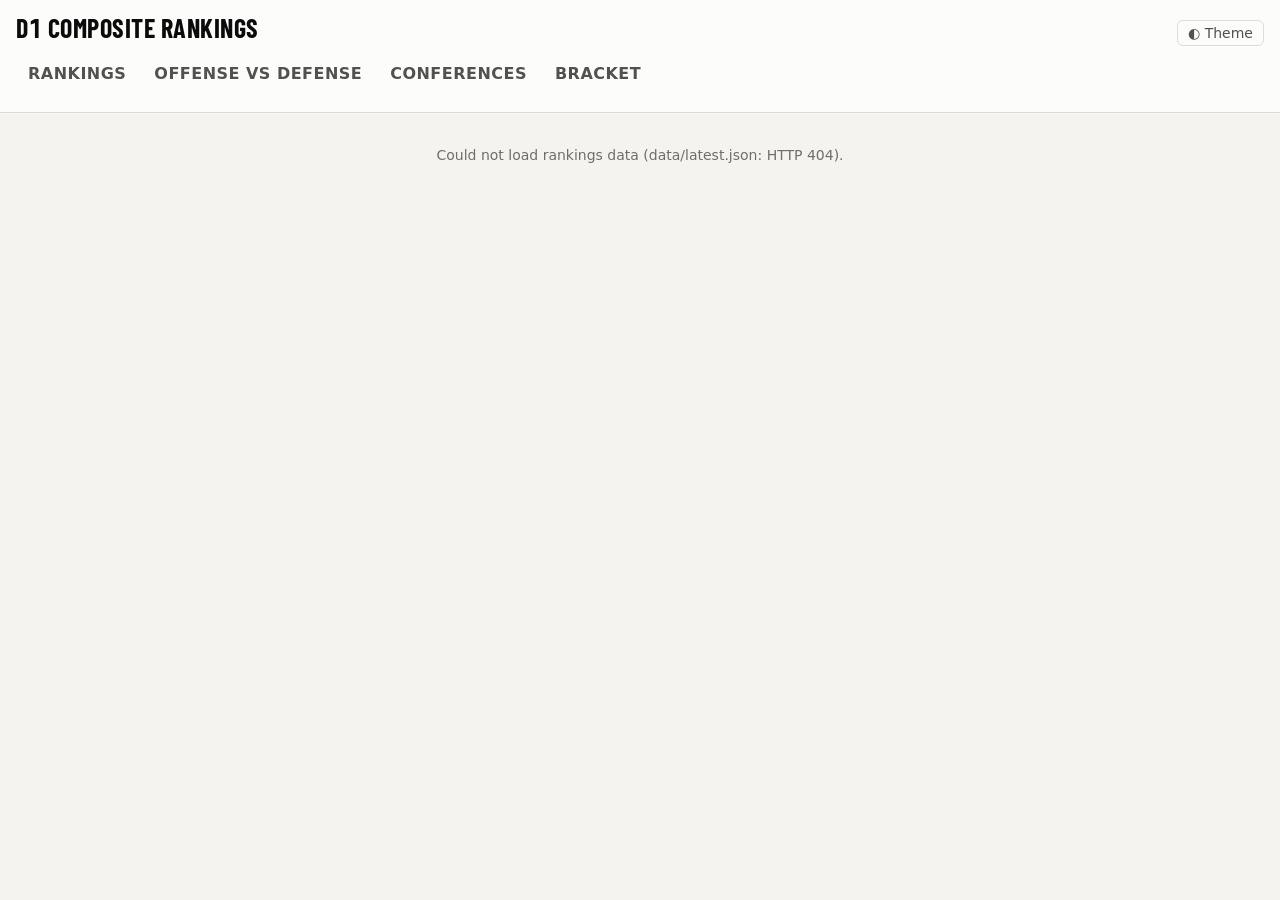
==== commit af3f31bd: "Phase B views: offense vs defense scatter, conferences, bracket - tabs in the header: Rankings, Offe" ====
--- a/site/index.html
+++ b/site/index.html
@@ -22,6 +22,12 @@
         <span class="updated" id="updated">Loading…</span>
         <button class="theme-toggle" id="theme-toggle" type="button" aria-label="Toggle dark mode">◐ Theme</button>
       </div>
+      <nav class="tabs" id="tabs" aria-label="Views">
+        <a href="#/" data-view="rankings">Rankings</a>
+        <a href="#/charts" data-view="charts"><span class="long">Offense vs Defense</span><span class="short">Off vs Def</span></a>
+        <a href="#/conferences" data-view="conferences">Conferences</a>
+        <a href="#/bracket" data-view="bracket">Bracket</a>
+      </nav>
       <details class="sources-box" id="sources-box">
         <summary id="sources-summary">Sources</summary>
         <div class="badges" id="badges" aria-label="Source status"></div>
--- a/site/styles.css
+++ b/site/styles.css
@@ -239,6 +239,65 @@
 .chart-legend .key { display: inline-block; width: 14px; height: 2px; vertical-align: middle; margin-right: 5px; border-radius: 2px; }
 .empty { color: var(--text-muted); padding: 18px 0; text-align: center; }
 
+/* ---------- view tabs ---------- */
+.tabs { display: flex; gap: 4px; margin-top: 10px; overflow-x: auto; scrollbar-width: none; }
+.tabs a {
+  flex: none; padding: 6px 12px; border-radius: 6px 6px 0 0; color: var(--text-secondary);
+  font-family: var(--font-display); font-weight: 600; font-size: 16px; letter-spacing: 0.03em; text-transform: uppercase;
+  border-bottom: 3px solid transparent; text-decoration: none;
+}
+.tabs a:hover { color: var(--text-primary); background: var(--surface-2); text-decoration: none; }
+.tabs a[aria-current] { color: var(--accent); border-bottom-color: var(--accent); }
+.tabs .short { display: none; }
+
+/* ---------- Phase B views ---------- */
+.view-head { margin: 14px 0 10px; }
+.view-title {
+  margin: 0 0 4px; font-family: var(--font-display); font-size: 28px; font-weight: 700;
+  letter-spacing: 0.02em; text-transform: uppercase;
+}
+.view-head .desc { max-width: 90ch; margin: 0 0 8px; }
+svg .axis-label { fill: var(--text-muted); font-size: 11px; }
+svg .iso { stroke: var(--grid); stroke-width: 1; stroke-dasharray: 4 4; }
+svg .iso-label { fill: var(--text-muted); font-size: 10px; }
+svg .avg { stroke: var(--border); stroke-width: 1.5; }
+svg .quad { fill: var(--text-muted); font-size: 11px; font-weight: 600; letter-spacing: 0.05em; text-transform: uppercase; }
+svg .dot { fill: var(--neutral); fill-opacity: 0.55; stroke: var(--surface-1); stroke-width: 1; }
+svg .dot.hl { fill: var(--series-1); fill-opacity: 1; }
+/* logos sit on a white disc (light-background logo) so every school's mark is visible in both themes */
+svg .logo-ring { fill: #fff; stroke: var(--border); stroke-width: 1; }
+.scatter { touch-action: manipulation; }
+
+.conf-card { padding: 4px 0; }
+.conf-row {
+  display: grid; grid-template-columns: 36px minmax(150px, 1.1fr) 84px 56px minmax(220px, 2fr);
+  align-items: center; gap: 0 10px; padding: 6px 14px; border-bottom: 1px solid var(--grid);
+}
+.conf-row:last-child { border-bottom: 0; }
+.conf-header { color: var(--text-secondary); font-size: 12px; font-weight: 600; padding-top: 8px; padding-bottom: 4px; }
+.conf-row .rk { font-family: var(--font-display); font-weight: 700; font-size: 18px; color: var(--text-secondary); }
+.conf-row .num { text-align: right; }
+.conf-name { display: flex; flex-direction: column; min-width: 0; }
+.conf-name .sub { margin-left: 0; }
+.strip, .strip-head { min-width: 0; }
+svg .conf-dot { fill: var(--neutral); stroke: var(--surface-1); stroke-width: 2; }
+svg .conf-dot.in-field { fill: var(--series-1); }
+svg .conf-avg { stroke: var(--text-primary); stroke-width: 2; }
+.legend-dot { display: inline-block; width: 9px; height: 9px; border-radius: 50%; margin: 0 4px 0 8px; vertical-align: middle; }
+
+.seed-lines { padding: 6px 14px; }
+.seed-line { display: grid; grid-template-columns: 44px 1fr; align-items: center; gap: 10px; padding: 7px 0; border-bottom: 1px solid var(--grid); }
+.seed-line:last-child { border-bottom: 0; }
+.seed-num { font-family: var(--font-display); font-size: 30px; font-weight: 700; color: var(--accent); text-align: center; }
+.seed-teams { display: flex; flex-wrap: wrap; gap: 8px; }
+.seed-chip {
+  display: inline-flex; align-items: center; gap: 8px; padding: 5px 10px 5px 6px; min-width: 170px;
+  border: 1px solid var(--border); border-radius: 8px; background: var(--surface-1); color: var(--text-primary);
+}
+.seed-chip:hover { background: var(--surface-2); text-decoration: none; }
+.chip-text { display: flex; flex-direction: column; line-height: 1.25; }
+.chip-text .sub { margin-left: 0; }
+
 /* ---------- guide page ---------- */
 .guide { max-width: 980px; padding-bottom: 24px; }
 .guide-nav { display: flex; flex-wrap: wrap; gap: 6px 16px; margin: 4px 0 14px; font-size: 14px; }
@@ -265,6 +324,13 @@
 
 .opp-cell .site { display: inline-block; min-width: 1.4em; color: var(--text-muted); }
 @media (max-width: 600px) {
+  .tabs a { padding: 6px 8px; font-size: 15px; }
+  .tabs .long { display: none; }
+  .tabs .short { display: inline; }
+  .conf-row { grid-template-columns: 28px 1fr 64px 40px; padding: 8px 10px; }
+  .conf-row .strip, .conf-row .strip-head { grid-column: 1 / -1; }
+  .conf-header .strip-head { display: none; }
+  .seed-chip { min-width: 0; flex: 1 1 140px; }
   .count { margin-left: 0; width: 100%; }
   .plain th, .plain td { padding: 5px 4px; font-size: 13px; }
   .card { padding: 10px 10px; }
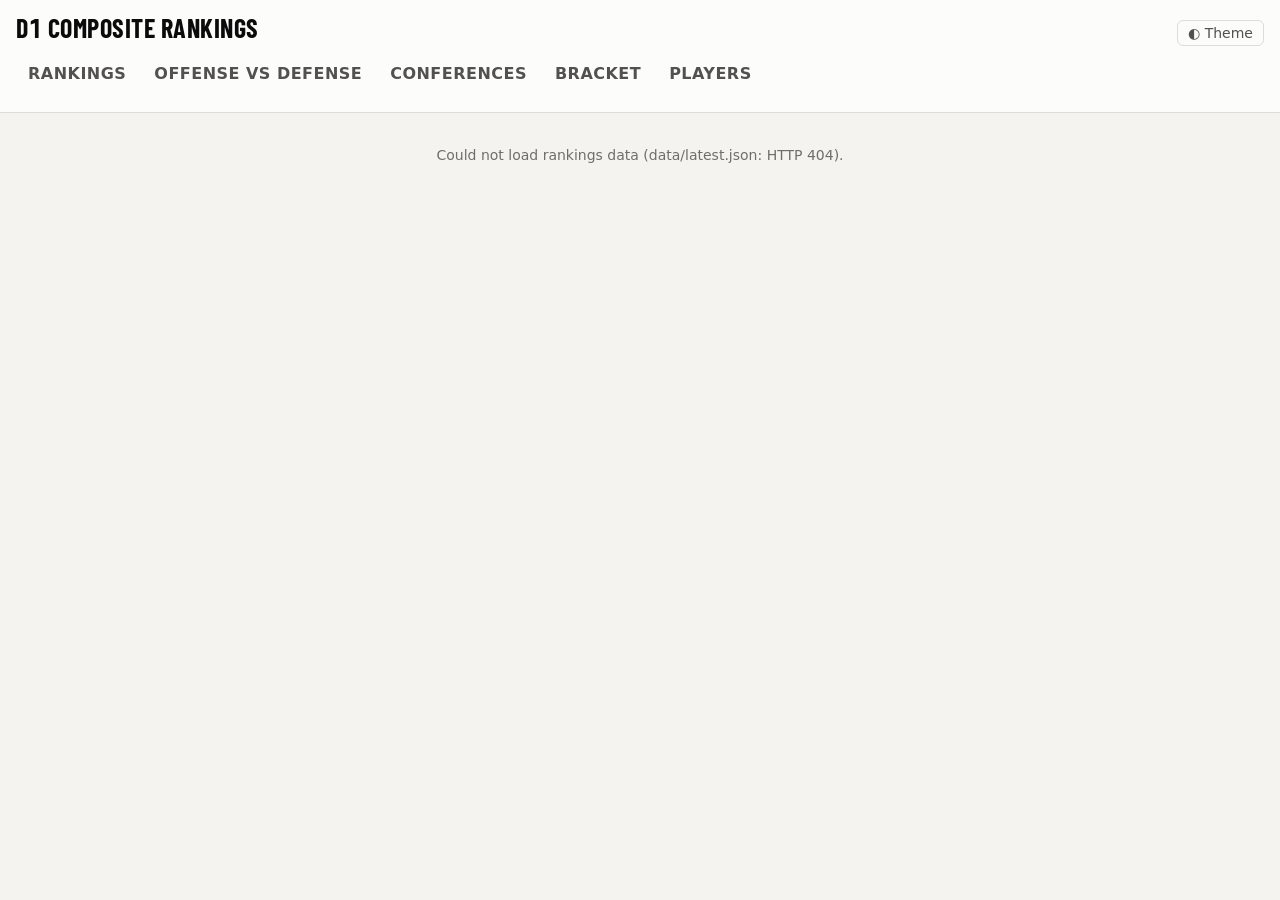
==== commit e924ead2: "Players tab: composite player ratings, team rosters, player pages - players.py: CBBD player season s" ====
--- a/site/index.html
+++ b/site/index.html
@@ -25,8 +25,9 @@
       <nav class="tabs" id="tabs" aria-label="Views">
         <a href="#/" data-view="rankings">Rankings</a>
         <a href="#/charts" data-view="charts"><span class="long">Offense vs Defense</span><span class="short">Off vs Def</span></a>
-        <a href="#/conferences" data-view="conferences">Conferences</a>
+        <a href="#/conferences" data-view="conferences"><span class="long">Conferences</span><span class="short">Confs</span></a>
         <a href="#/bracket" data-view="bracket">Bracket</a>
+        <a href="#/players" data-view="players">Players</a>
       </nav>
       <details class="sources-box" id="sources-box">
         <summary id="sources-summary">Sources</summary>
--- a/site/styles.css
+++ b/site/styles.css
@@ -21,10 +21,14 @@
   --tooltip-bg: #0b0b0b;
   --tooltip-text: #fcfcfb;
   --font-display: "Barlow Condensed", "Arial Narrow", system-ui, sans-serif;
+  --good-text: #006300;
+  --critical-text: #b32424;
 }
 @media (prefers-color-scheme: dark) {
   :root:not([data-theme="light"]) {
     color-scheme: dark;
+    --good-text: #3fbf3f;
+    --critical-text: #f07070;
     --surface-0: #121211;
     --surface-1: #1a1a19;
     --surface-2: #242422;
@@ -44,6 +48,8 @@
 }
 :root[data-theme="dark"] {
   color-scheme: dark;
+  --good-text: #3fbf3f;
+  --critical-text: #f07070;
   --surface-0: #121211;
   --surface-1: #1a1a19;
   --surface-2: #242422;
@@ -239,6 +245,49 @@
 .chart-legend .key { display: inline-block; width: 14px; height: 2px; vertical-align: middle; margin-right: 5px; border-radius: 2px; }
 .empty { color: var(--text-muted); padding: 18px 0; text-align: center; }
 
+/* ---------- Phase C: movement, trends, stories ---------- */
+.move { font-size: 12px; font-weight: 600; white-space: nowrap; }
+.move.up { color: var(--good-text); }
+.move.down { color: var(--critical-text); }
+.move.flat { color: var(--text-muted); }
+.tile-move .move { font-family: system-ui, -apple-system, "Segoe UI", Roboto, sans-serif; font-size: 13px; vertical-align: 0.35em; }
+svg.spark { display: block; margin-left: auto; overflow: visible; }
+svg.spark polyline { fill: none; stroke: var(--series-1); stroke-width: 1.6; stroke-linejoin: round; stroke-linecap: round; }
+svg.spark circle { fill: var(--series-1); }
+
+.stories {
+  display: grid; grid-template-columns: repeat(5, minmax(200px, 1fr)); gap: 10px; margin: 14px 0 4px;
+  overflow-x: auto; scroll-snap-type: x mandatory; padding-bottom: 4px;
+}
+.story { background: var(--surface-1); border: 1px solid var(--border); border-radius: 8px; padding: 10px 12px; scroll-snap-align: start; min-width: 0; }
+.story h3 { margin: 0; font-family: var(--font-display); font-size: 17px; font-weight: 700; letter-spacing: 0.03em; text-transform: uppercase; }
+.story-sub { margin: 1px 0 6px; color: var(--text-muted); font-size: 11.5px; line-height: 1.3; }
+.story ul { list-style: none; margin: 0; padding: 0; }
+.story li { display: grid; grid-template-columns: 1fr auto auto; align-items: center; gap: 8px; padding: 4px 0; border-top: 1px solid var(--grid); font-size: 13px; }
+.story li:first-child { border-top: 0; }
+.story li .team-link { min-width: 0; color: var(--text-primary); font-weight: 600; }
+.story li .team-link span { overflow: hidden; text-overflow: ellipsis; white-space: nowrap; }
+.story-meta { color: var(--text-muted); font-size: 11px; }
+.story-meta::before { content: "#"; }
+.story-val { text-align: right; font-size: 12px; white-space: nowrap; }
+.story-empty { color: var(--text-muted); font-size: 12px; margin: 6px 0 2px; }
+.stories-help { margin: 12px 0 -6px; }
+
+.team-band .form { display: flex; align-items: center; gap: 4px; margin-top: 6px; }
+.form-label { font-size: 12px; opacity: 0.85; margin-right: 2px; }
+.form-chip {
+  display: inline-grid; place-items: center; width: 22px; height: 22px; border-radius: 4px;
+  font-size: 12px; font-weight: 700; background: #fff; color: #111;
+  border-bottom: 3px solid transparent;
+}
+.form-chip.w { border-bottom-color: var(--good); }
+.form-chip.l { border-bottom-color: var(--critical); }
+
+/* ---------- players ---------- */
+.players-table { min-width: 900px; }
+.plain.wrap-first td:first-child { white-space: normal; min-width: 160px; }
+.band-link { color: inherit; text-decoration: underline; text-underline-offset: 2px; }
+
 /* ---------- view tabs ---------- */
 .tabs { display: flex; gap: 4px; margin-top: 10px; overflow-x: auto; scrollbar-width: none; }
 .tabs a {
@@ -327,6 +376,7 @@
   .tabs a { padding: 6px 8px; font-size: 15px; }
   .tabs .long { display: none; }
   .tabs .short { display: inline; }
+  .stories { grid-template-columns: repeat(5, 78%); align-items: start; }
   .conf-row { grid-template-columns: 28px 1fr 64px 40px; padding: 8px 10px; }
   .conf-row .strip, .conf-row .strip-head { grid-column: 1 / -1; }
   .conf-header .strip-head { display: none; }
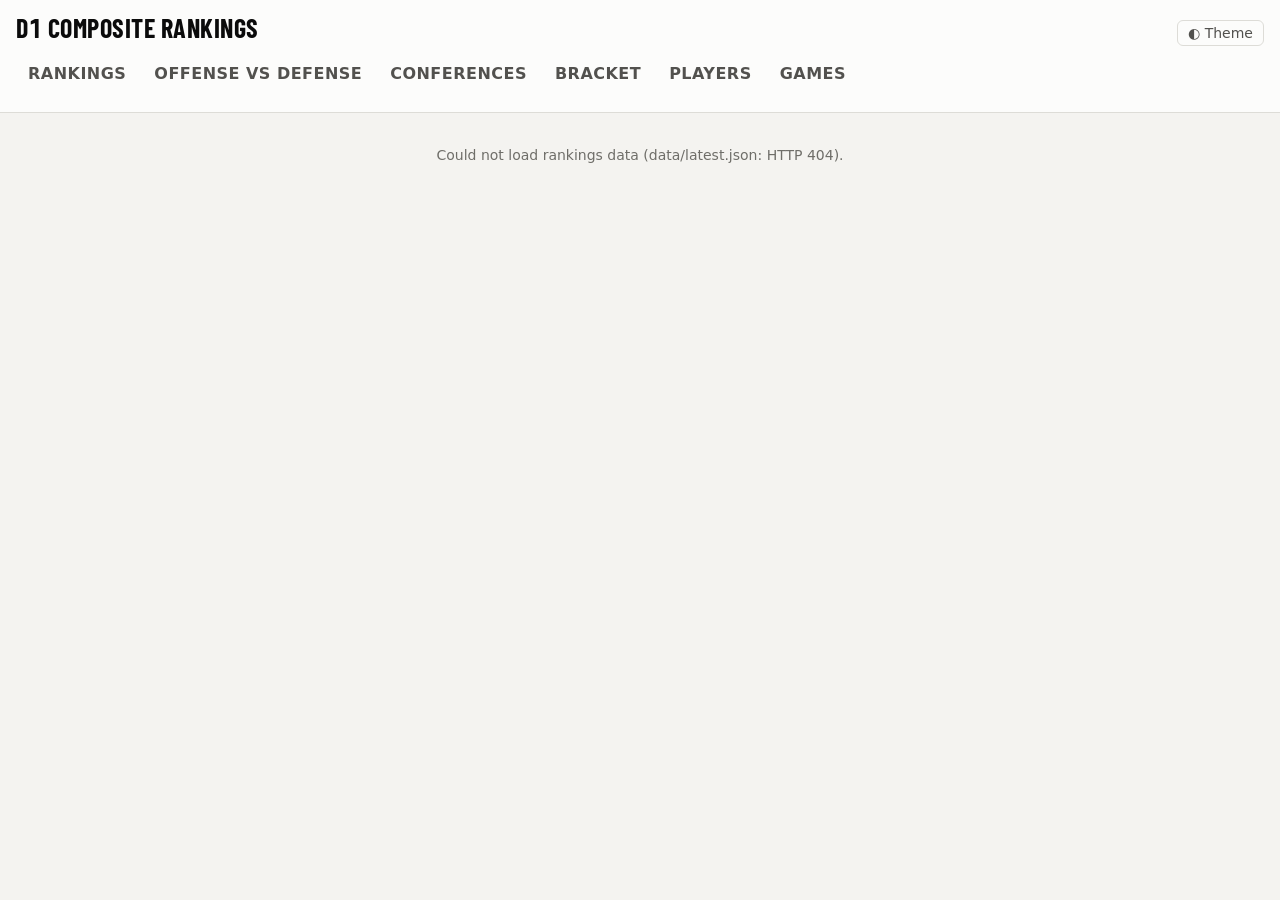
==== commit 64deed64: "Add game predictions, a Games tab and an accuracy record Every D1-vs-D1 game gets a predicted score " ====
--- a/site/index.html
+++ b/site/index.html
@@ -23,11 +23,12 @@
         <button class="theme-toggle" id="theme-toggle" type="button" aria-label="Toggle dark mode">◐ Theme</button>
       </div>
       <nav class="tabs" id="tabs" aria-label="Views">
-        <a href="#/" data-view="rankings">Rankings</a>
+        <a href="#/" data-view="rankings"><span class="long">Rankings</span><span class="short">Ranks</span></a>
         <a href="#/charts" data-view="charts"><span class="long">Offense vs Defense</span><span class="short">Off vs Def</span></a>
         <a href="#/conferences" data-view="conferences"><span class="long">Conferences</span><span class="short">Confs</span></a>
         <a href="#/bracket" data-view="bracket">Bracket</a>
         <a href="#/players" data-view="players">Players</a>
+        <a href="#/games" data-view="games">Games</a>
       </nav>
       <details class="sources-box" id="sources-box">
         <summary id="sources-summary">Sources</summary>
--- a/site/styles.css
+++ b/site/styles.css
@@ -373,7 +373,8 @@
 
 .opp-cell .site { display: inline-block; min-width: 1.4em; color: var(--text-muted); }
 @media (max-width: 600px) {
-  .tabs a { padding: 6px 8px; font-size: 15px; }
+  .tabs { gap: 0; }
+  .tabs a { padding: 6px 5px; font-size: 14.5px; }
   .tabs .long { display: none; }
   .tabs .short { display: inline; }
   .stories { grid-template-columns: repeat(5, 78%); align-items: start; }
@@ -396,3 +397,53 @@
   .team-band h2 { font-size: 28px; }
   .tile .value { font-size: 20px; }
 }
+
+/* ---------- games ---------- */
+.btn {
+  display: inline-flex; align-items: center; justify-content: center; min-width: 32px; min-height: 32px; padding: 0 10px;
+  background: var(--surface-1); border: 1px solid var(--border); border-radius: 6px; color: var(--text-primary);
+  font-size: 15px; text-decoration: none;
+}
+.btn:hover { background: var(--surface-2); text-decoration: none; }
+.btn.off { color: var(--text-muted); opacity: 0.45; pointer-events: none; }
+.day-label .short { display: none; }
+.day-label { font-family: var(--font-display); font-size: 20px; font-weight: 700; letter-spacing: 0.02em; min-width: 12ch; text-align: center; }
+.calib { margin-bottom: 4px; }
+.calib summary { cursor: pointer; display: flex; flex-wrap: wrap; gap: 4px 10px; align-items: baseline; font-size: 14px; }
+.calib summary .muted { font-size: 12px; }
+.calib table { margin-top: 8px; max-width: 480px; }
+.g-grid { display: grid; grid-template-columns: repeat(auto-fill, minmax(320px, 1fr)); gap: 10px; }
+.g-card { background: var(--surface-1); border: 1px solid var(--border); border-radius: 8px; padding: 8px 12px 6px; min-width: 0; }
+.g-card header { display: flex; gap: 8px; align-items: baseline; font-size: 12px; margin-bottom: 2px; }
+.g-when { font-weight: 700; color: var(--text-primary); white-space: nowrap; }
+.g-tags { color: var(--text-muted); overflow: hidden; text-overflow: ellipsis; white-space: nowrap; flex: 1; min-width: 0; }
+.g-verdict { font-weight: 600; white-space: nowrap; margin-left: 4px; }
+.g-verdict.ok { color: var(--good-text); }
+.g-verdict.miss { color: var(--critical-text); }
+.g-cols, .g-team { display: grid; grid-template-columns: minmax(0, 1fr) 92px 38px 38px; gap: 6px; align-items: center; }
+.g-cols { color: var(--text-muted); font-size: 11px; text-align: right; }
+.g-team { padding: 4px 0; border-top: 1px solid var(--grid); font-size: 14px; }
+.g-name { display: flex; align-items: center; gap: 6px; min-width: 0; }
+.g-name .team-link { min-width: 0; color: var(--text-primary); }
+.g-name .team-link span { overflow: hidden; text-overflow: ellipsis; white-space: nowrap; }
+.g-team.fav .g-name .team-link { font-weight: 700; }
+.g-pct { display: flex; align-items: center; justify-content: flex-end; gap: 6px; font-variant-numeric: tabular-nums; font-size: 13px; }
+.g-bar { width: 44px; height: 6px; background: var(--surface-2); border-radius: 3px; overflow: hidden; }
+.g-bar i { display: block; height: 100%; background: var(--neutral); border-radius: 3px; }
+.g-team.fav .g-bar i { background: var(--series-1); }
+.g-pts, .g-final { text-align: right; font-variant-numeric: tabular-nums; }
+.g-pts { color: var(--text-secondary); }
+.g-final { font-weight: 600; color: var(--text-muted); }
+.g-team.won .g-final { color: var(--text-primary); }
+tr.muted-row td { color: var(--text-secondary); }
+.pred-cell { font-variant-numeric: tabular-nums; }
+.pred-cell .g-verdict { margin-left: 6px; }
+@media (max-width: 600px) {
+  .g-grid { grid-template-columns: 1fr; }
+  .g-cols, .g-team { grid-template-columns: minmax(0, 1fr) 80px 32px 32px; }
+  .g-bar { width: 32px; }
+  .day-label { font-size: 18px; min-width: 0; flex: 1; }
+  .day-label .long { display: none; }
+  .day-label .short { display: inline; }
+  #g-filter { flex: 1 1 100%; }
+}
